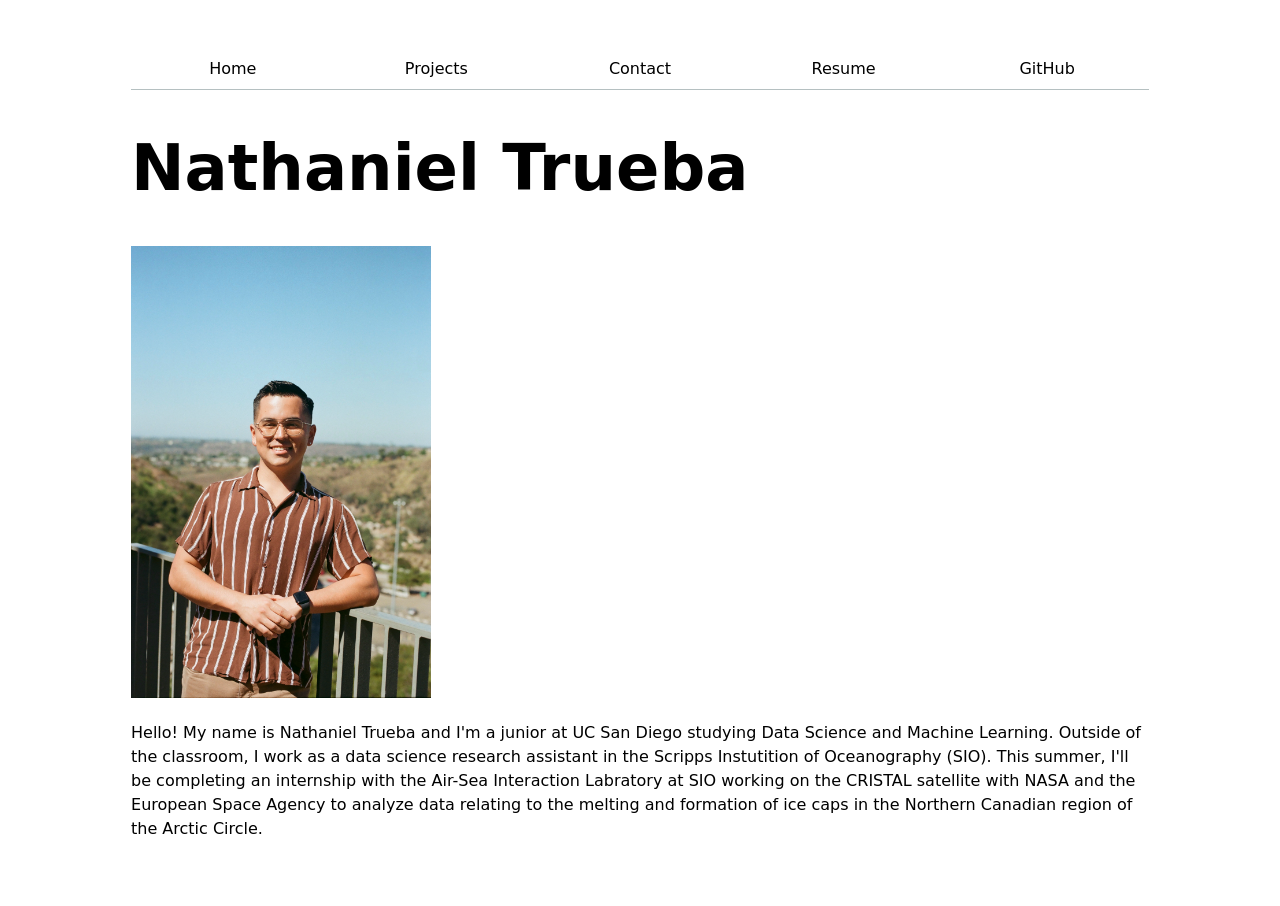
==== index.html @ 83923732 "finished 3.2" ====
<!DOCTYPE html>
<html lang="en">
<head>
    <meta charset="UTF-8">
    <meta name="viewport" content="width=device-width, initial-scale=1.0">
    <title>Nathaniel_Trueba: Personal site and portfolio</title>
    <link rel="stylesheet" href="style.css">
</head>
<body>
    <h1>Nathaniel Trueba</h1> 
    <img src="images/headshot_copy.jpg" alt="My cool professional headshot" width="300" height="auto">

    <p>
        Hello! My name is Nathaniel Trueba and I'm a junior at UC San Diego studying Data Science and Machine Learning. Outside of the classroom, I work as a data science research assistant in the Scripps Instutition of Oceanography (SIO). This summer, I'll be completing an internship with the Air-Sea Interaction Labratory at SIO working on the CRISTAL satellite with NASA and the European Space Agency to analyze data relating to the melting and formation of ice caps in the Northern Canadian region of the Arctic Circle.
    </p>   
    <script type="module" src="./global.js"></script>
</body>
</html>
---- style.css ----
:root {
  --color-accent: oklch(58% 0.18 255);
}

body {
  /* Set line height to 1.5 times the font size
	   and use the OS’s UI font as the website font
	 */
  font: 100%/1.5 system-ui;
  max-width: 100ch;
  margin-inline: auto;
  padding: 4ch;
  accent-color: var(--color-accent);
}

nav {
  display: flex;
  margin-bottom: 0.5em;
  border-bottom-width: 1px;
  border-bottom-style: solid;
  border-bottom-color: oklch(80% 3% 200);
}

nav a {
  flex: 1;
  text-decoration: none;
  color: inherit;
  text-align: center;
  padding:0.5em;
}

nav a.current {
  border-bottom: 0.4em solid oklch(80% 3% 200);
  padding-bottom: 0.1em;
}

nav a:hover {
  border-bottom: 0.4em solid var(--color-accent);
  padding-bottom: 0.1em;
  background-color: oklch(from var(--color-accent) 95% 5% h);
}

form {
  display: grid;
  grid-template-columns: auto 1fr;
  gap: 1em;
}

label {
  display: grid;
  grid-template-columns: subgrid;
  grid-column: 1 / -1;
}

input,
textarea,
button {
  font: inherit;
  display: block;
  width: 100%;
  box-sizing: border-box;
}

button {
  grid-column: 1 / -1;
}

.projects {
  display: grid;
  grid-template-columns: repeat(auto-fill, minmax(15em, 1fr));
  gap: 1em;
}

.projects article {
  display: grid;
  grid-template-rows: subgrid;
  grid-row: span 3;
}

.projects h2 {
  margin: 0;
}

h1, h2, h3, h4, h5, h6 {
  line-height: 1.1;
  text-wrap: balance;
}

h1 {
  font-size: 400%;
}

.resume {
  max-width: 70ch;
  margin-inline: auto;
  padding: 2em;
  background: oklch(98.052% 0.01696 84.551 / 0.524);
  border: 1px solid oklch(80% 3% 200);
  box-shadow: 0 4px 8px 0 rgba(0, 0, 0, 0.2), 0 6px 20px 0 rgba(0, 0, 0, 0.19);
}

.resume-header {
  text-align: center;
}

.resume-header a {
  text-decoration: none;
}

.resume-row {
    display: flex;
    justify-content: space-between;
    align-items: baseline;
}

.resume-row p {
    margin: 0;
}

.resume-row time {
    white-space: nowrap;
}
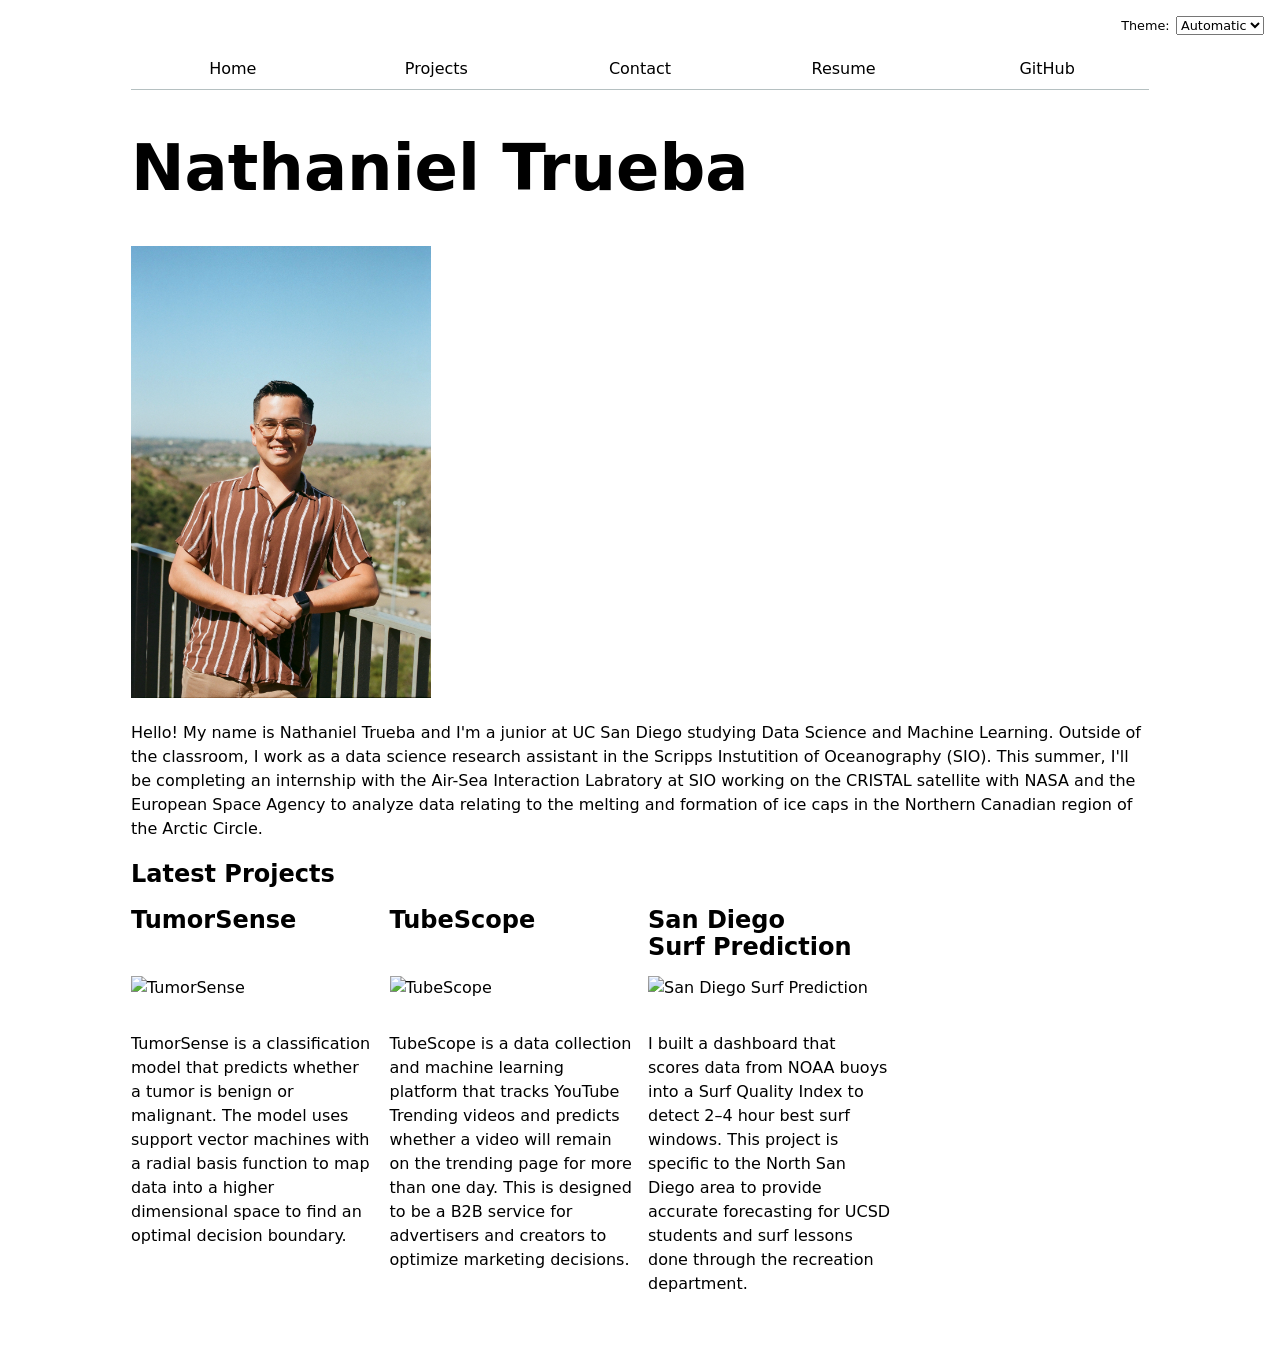
==== commit fc442d3a: "through step 2" ====
--- a/index.html
+++ b/index.html
@@ -9,10 +9,12 @@
 <body>
     <h1>Nathaniel Trueba</h1> 
     <img src="images/headshot_copy.jpg" alt="My cool professional headshot" width="300" height="auto">
-
     <p>
         Hello! My name is Nathaniel Trueba and I'm a junior at UC San Diego studying Data Science and Machine Learning. Outside of the classroom, I work as a data science research assistant in the Scripps Instutition of Oceanography (SIO). This summer, I'll be completing an internship with the Air-Sea Interaction Labratory at SIO working on the CRISTAL satellite with NASA and the European Space Agency to analyze data relating to the melting and formation of ice caps in the Northern Canadian region of the Arctic Circle.
-    </p>   
-    <script type="module" src="./global.js"></script>
+    </p>
+    <h2>Latest Projects</h2>
+    <div class="projects"></div>
+    <script src="./global.js" type="module"></script>
+    <script src="index.js" type="module"></script>
 </body>
 </html>
--- a/style.css
+++ b/style.css
@@ -1,5 +1,9 @@
 :root {
   --color-accent: oklch(58% 0.18 255);
+}
+
+html {
+  color-scheme: light dark;
 }
 
 body {
@@ -16,6 +20,7 @@
 nav {
   display: flex;
   margin-bottom: 0.5em;
+  --border-bottom: 1px solid var(--border-color);
   border-bottom-width: 1px;
   border-bottom-style: solid;
   border-bottom-color: oklch(80% 3% 200);
@@ -37,7 +42,7 @@
 nav a:hover {
   border-bottom: 0.4em solid var(--color-accent);
   padding-bottom: 0.1em;
-  background-color: oklch(from var(--color-accent) 95% 5% h);
+  background-color: color-mix(in oklch, var(--color-accent), canvas 85%);
 }
 
 form {
@@ -54,7 +59,8 @@
 
 input,
 textarea,
-button {
+button,
+select {
   font: inherit;
   display: block;
   width: 100%;
@@ -119,4 +125,20 @@
 
 .resume-row time {
     white-space: nowrap;
+}
+
+.color-scheme {
+  position: absolute;
+  top: 1rem;
+  right: 1rem;
+  font-size: 80%;
+  display: flex;
+  gap: 0.5em;
+  align-items: center;
+}
+
+@media (prefers-color-scheme: dark) {
+  .resume {
+    background: oklch(47.986% 0.0951 238.941 / 0.609);
+  }
 }
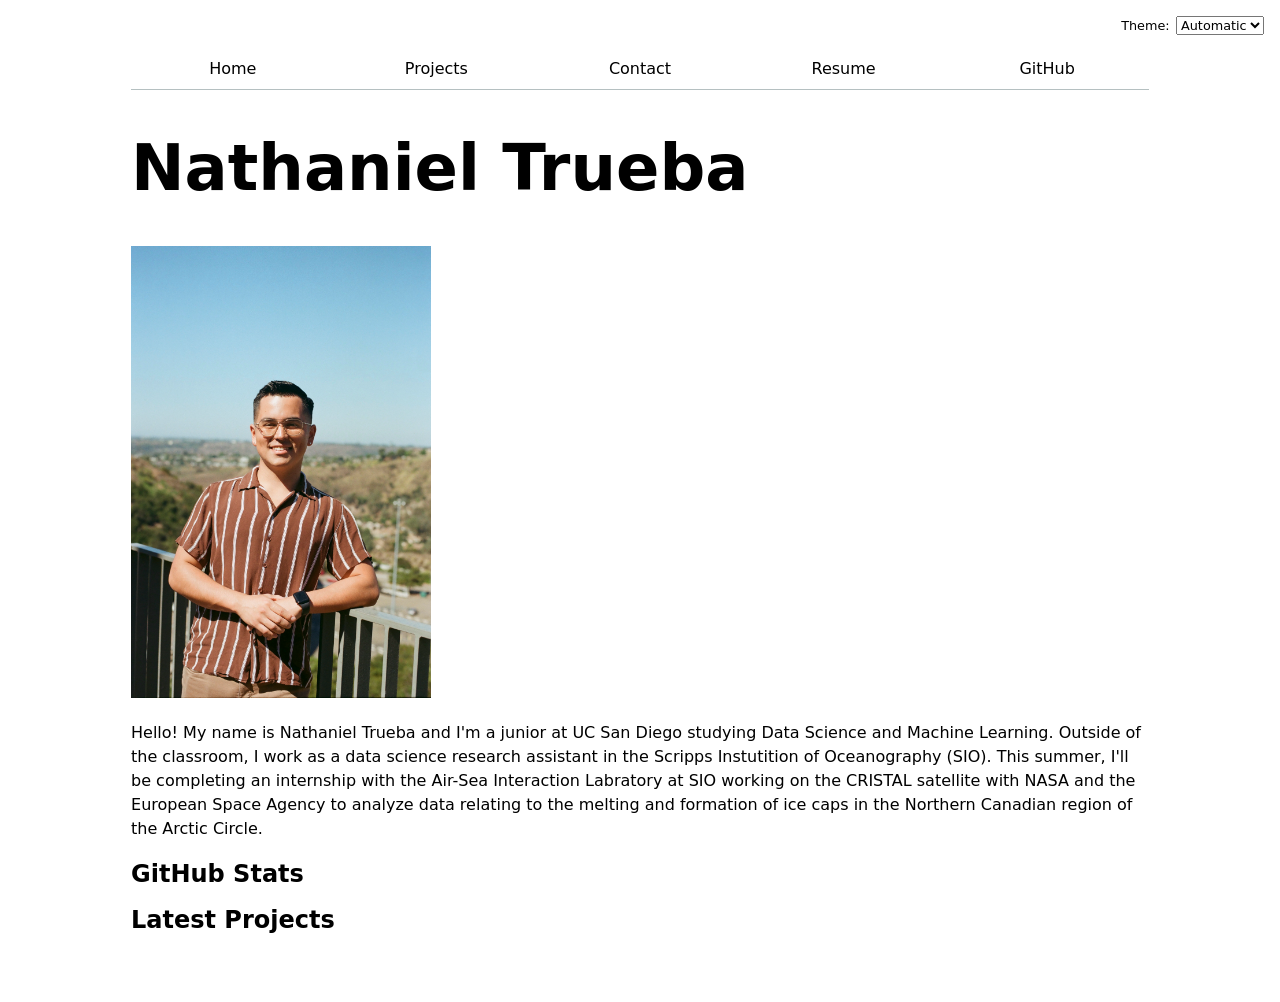
==== commit ce52d310: "through step 3" ====
--- a/index.html
+++ b/index.html
@@ -12,6 +12,7 @@
     <p>
         Hello! My name is Nathaniel Trueba and I'm a junior at UC San Diego studying Data Science and Machine Learning. Outside of the classroom, I work as a data science research assistant in the Scripps Instutition of Oceanography (SIO). This summer, I'll be completing an internship with the Air-Sea Interaction Labratory at SIO working on the CRISTAL satellite with NASA and the European Space Agency to analyze data relating to the melting and formation of ice caps in the Northern Canadian region of the Arctic Circle.
     </p>
+    <div id="profile-stats"><h2>GitHub Stats</h2></div>
     <h2>Latest Projects</h2>
     <div class="projects"></div>
     <script src="./global.js" type="module"></script>
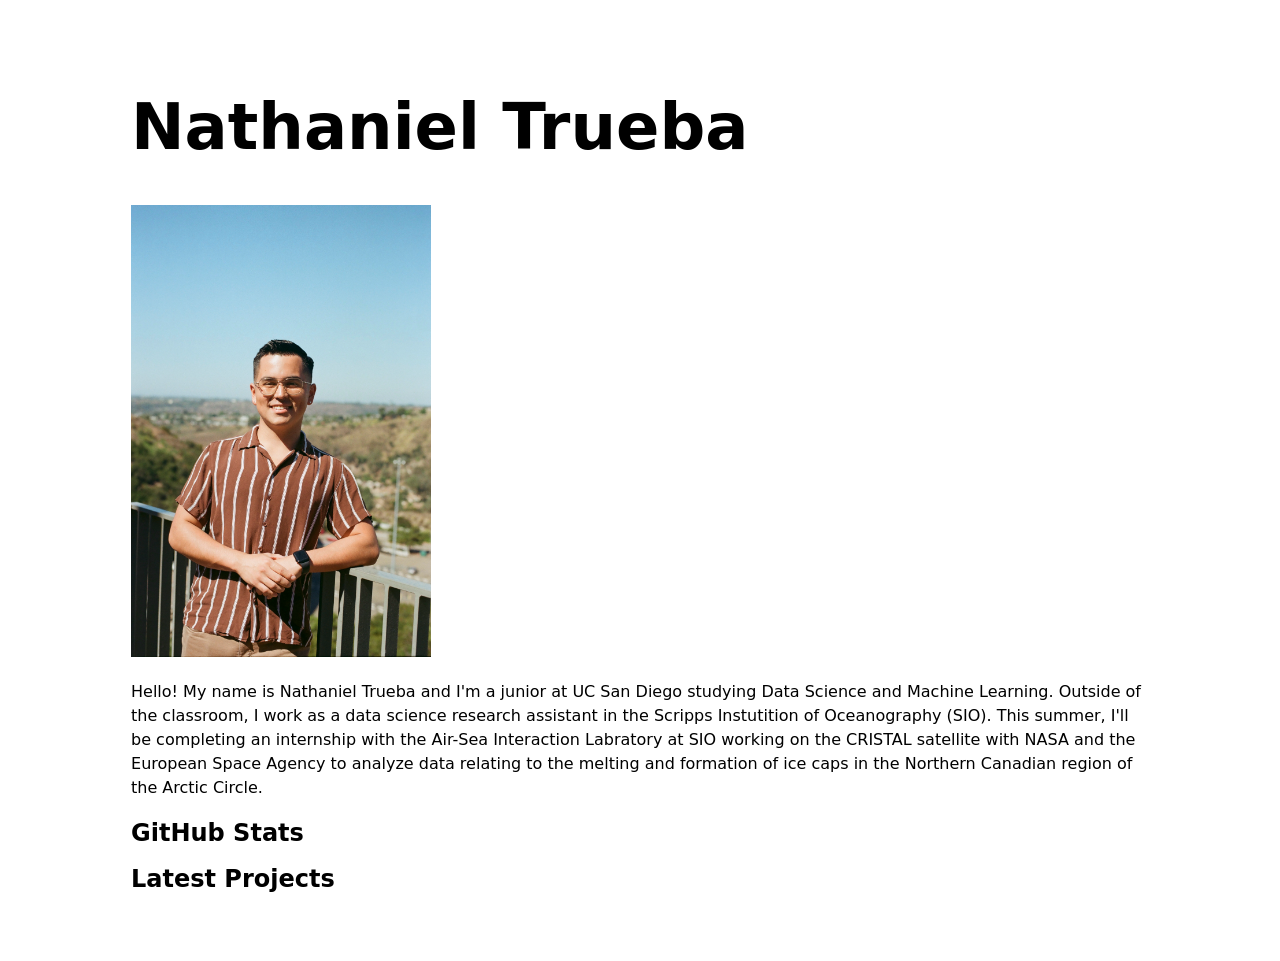
==== commit cc5fda2c: "global.js fix" ====
--- a/index.html
+++ b/index.html
@@ -15,7 +15,6 @@
     <div id="profile-stats"><h2>GitHub Stats</h2></div>
     <h2>Latest Projects</h2>
     <div class="projects"></div>
-    <script src="./global.js" type="module"></script>
     <script src="index.js" type="module"></script>
 </body>
 </html>
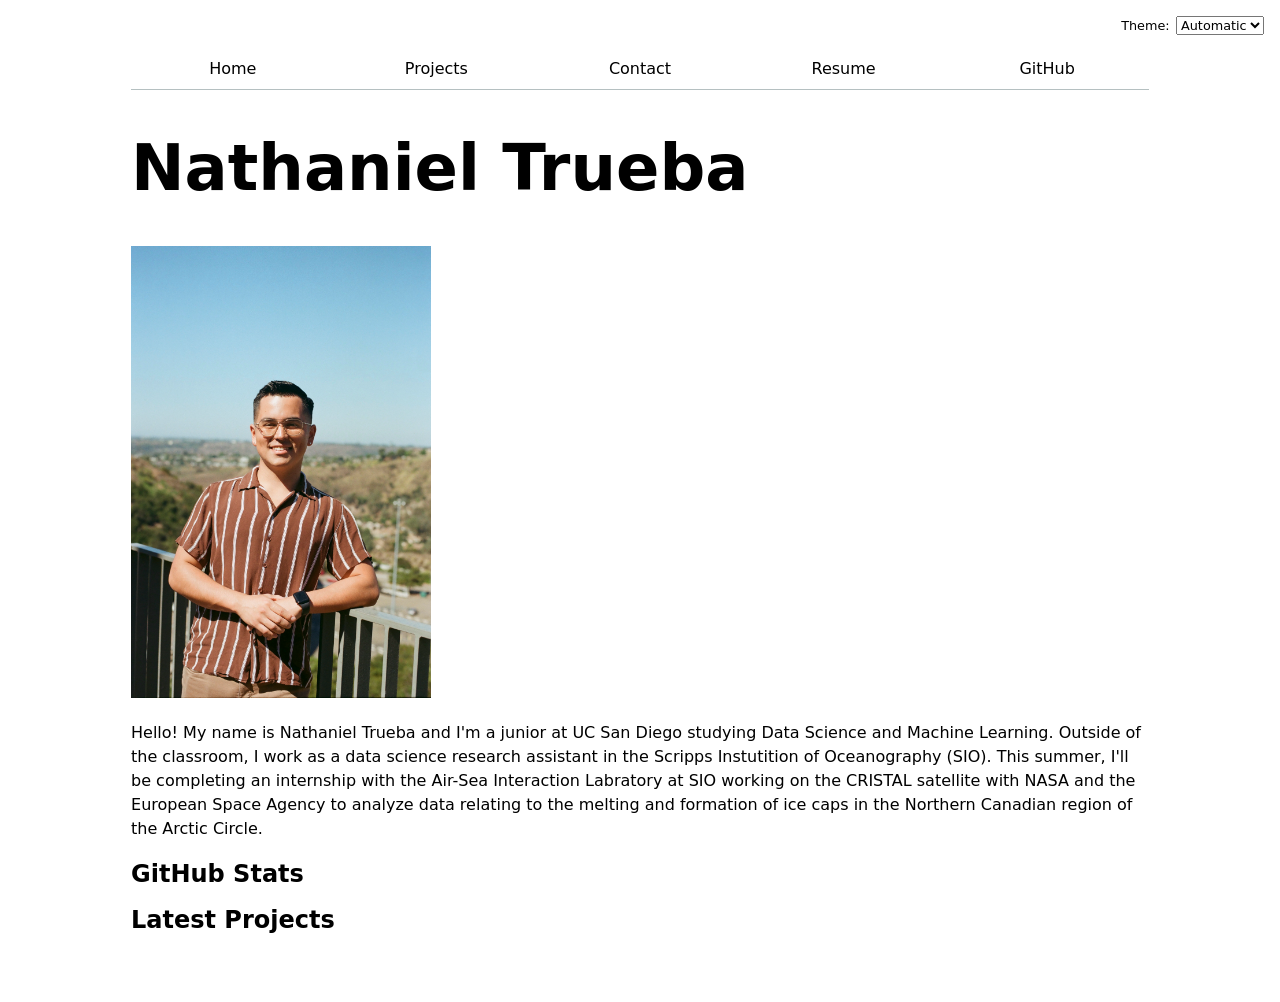
==== commit 287f9e45: "fixes" ====
--- a/index.html
+++ b/index.html
@@ -15,6 +15,6 @@
     <div id="profile-stats"><h2>GitHub Stats</h2></div>
     <h2>Latest Projects</h2>
     <div class="projects"></div>
-    <script src="index.js" type="module"></script>
+    <script src="./global.js" type="module"></script>
 </body>
 </html>
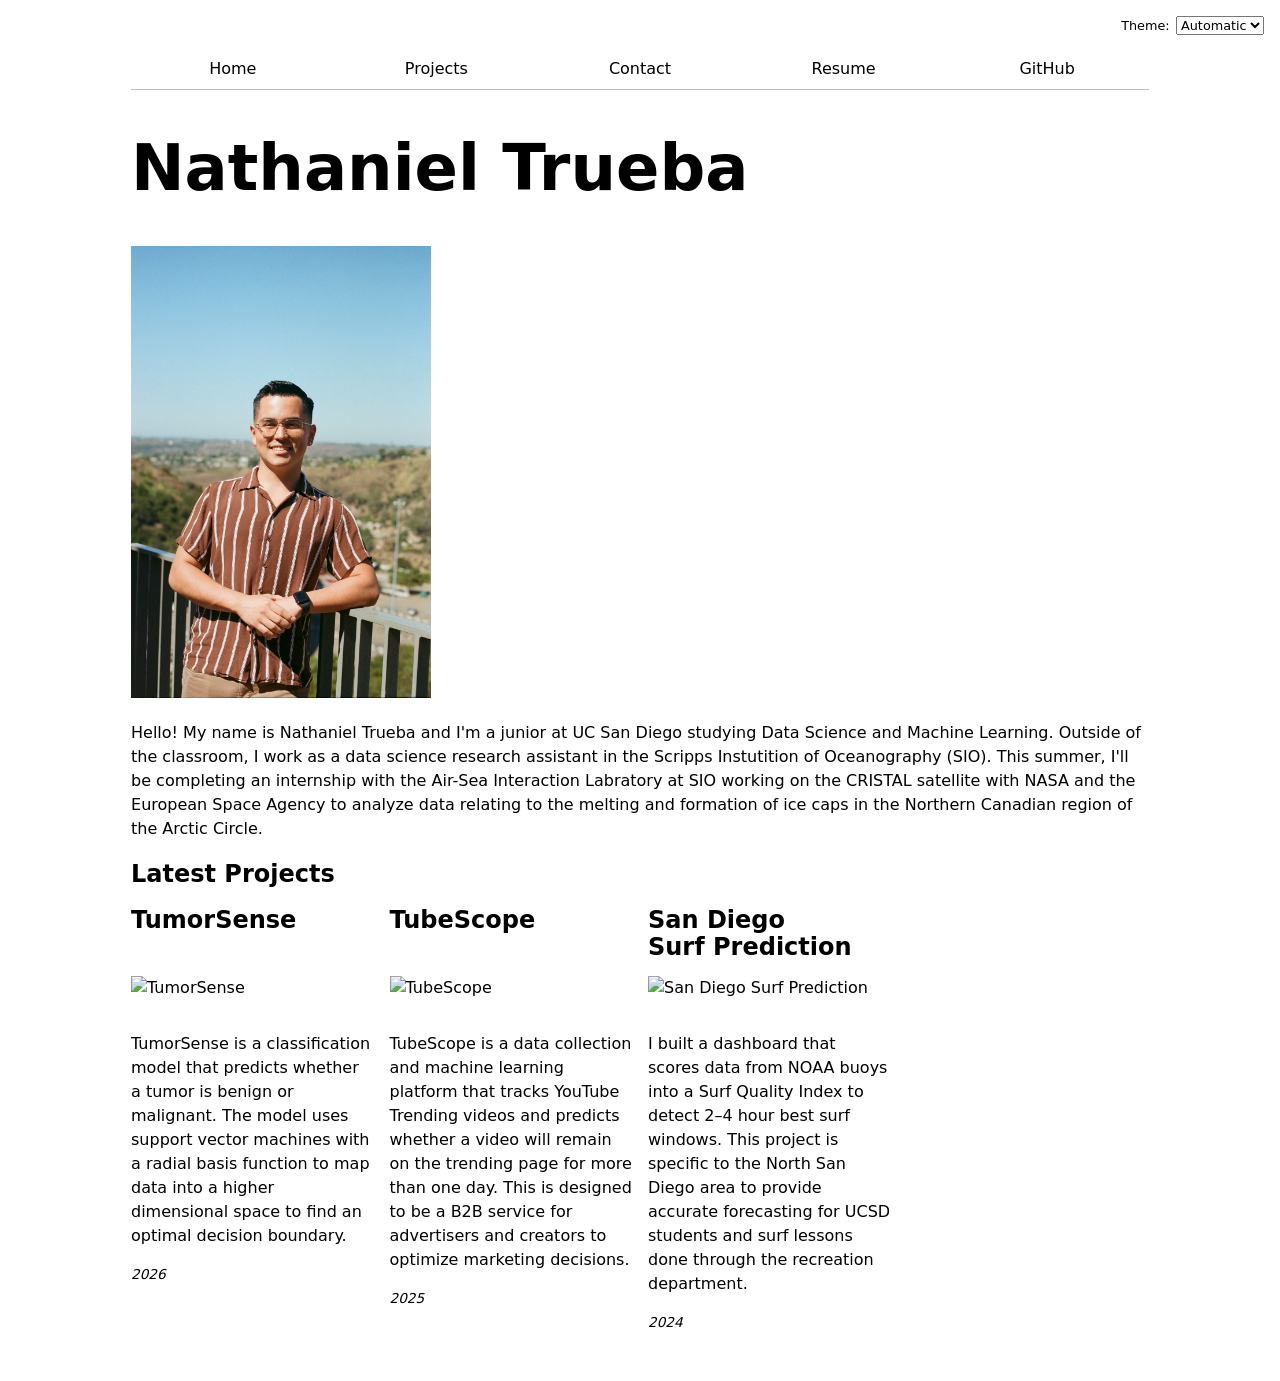
==== commit 1c91e1b0: "overhaul from project to personal website" ====
--- a/index.html
+++ b/index.html
@@ -12,9 +12,9 @@
     <p>
         Hello! My name is Nathaniel Trueba and I'm a junior at UC San Diego studying Data Science and Machine Learning. Outside of the classroom, I work as a data science research assistant in the Scripps Instutition of Oceanography (SIO). This summer, I'll be completing an internship with the Air-Sea Interaction Labratory at SIO working on the CRISTAL satellite with NASA and the European Space Agency to analyze data relating to the melting and formation of ice caps in the Northern Canadian region of the Arctic Circle.
     </p>
-    <div id="profile-stats"><h2>GitHub Stats</h2></div>
     <h2>Latest Projects</h2>
     <div class="projects"></div>
     <script src="./global.js" type="module"></script>
+    <script src="./index.js" type="module"></script>
 </body>
 </html>
--- a/style.css
+++ b/style.css
@@ -1,5 +1,10 @@
 :root {
   --color-accent: oklch(58% 0.18 255);
+  --resume-bg: oklch(98.052% 0.01696 84.551 / 0.524);
+}
+
+:root[style*="dark"] {
+  --resume-bg: oklch(47.986% 0.0951 238.941 / 0.609);
 }
 
 html {
@@ -7,9 +12,6 @@
 }
 
 body {
-  /* Set line height to 1.5 times the font size
-	   and use the OS’s UI font as the website font
-	 */
   font: 100%/1.5 system-ui;
   max-width: 100ch;
   margin-inline: auto;
@@ -42,6 +44,28 @@
 nav a:hover {
   border-bottom: 0.4em solid var(--color-accent);
   padding-bottom: 0.1em;
+  background-color: color-mix(in oklch, var(--color-accent), canvas 85%);
+}
+
+.contact-links {
+  display: flex;
+  flex-wrap: wrap;
+  gap: 0.75em;
+  list-style: none;
+  padding: 0;
+  margin: 0 0 1.5em;
+}
+
+.contact-links a {
+  display: inline-block;
+  padding: 0.5em 1.2em;
+  border: 1px solid var(--color-accent);
+  border-radius: 2em;
+  text-decoration: none;
+  color: inherit;
+}
+
+.contact-links a:hover {
   background-color: color-mix(in oklch, var(--color-accent), canvas 85%);
 }
 
@@ -87,6 +111,81 @@
   margin: 0;
 }
 
+.project-year {
+  margin: 0.25em 0 0;
+  font-size: 0.85em;
+  color: black;
+}
+
+#projects-pie-plot {
+  max-width: 20em;
+  overflow: visible;
+
+  &:has(path:hover) {
+    & path:not(:hover) {
+      opacity: 0.5;
+    }
+  }
+
+  & path {
+    transition: 300ms;
+    cursor: pointer;
+  }
+}
+
+.selected {
+  --color: oklch(60% 45% 0) !important;
+
+  &:is(path) {
+    fill: var(--color);
+  }
+}
+
+.container {
+  display: flex;
+  align-items: center;
+  gap: 2em;
+  margin-block: 2em;
+}
+
+.legend {
+  display: grid;
+  grid-template-columns: repeat(auto-fill, minmax(9em, 1fr));
+  list-style: none;
+  padding: 1em;
+  margin: 0;
+  border: 1px solid oklch(80% 3% 200);
+  flex: 1;
+  gap: 0.75em;
+}
+
+.legend-item {
+  display: flex;
+  align-items: center;
+  gap: 0.4em;
+}
+
+.swatch {
+  display: inline-block;
+  width: 1em;
+  aspect-ratio: 1 / 1;
+  background-color: var(--color);
+  border-radius: 3px;
+  flex-shrink: 0;
+}
+
+.searchBar {
+  padding: 0.6em 0.75em;
+  border: 1px solid oklch(80% 3% 200);
+  border-radius: 4px;
+  margin-block: 1em;
+}
+
+.searchBar:focus {
+  outline: none;
+  border-color: var(--color-accent);
+}
+
 h1, h2, h3, h4, h5, h6 {
   line-height: 1.1;
   text-wrap: balance;
@@ -100,7 +199,7 @@
   max-width: 70ch;
   margin-inline: auto;
   padding: 2em;
-  background: oklch(98.052% 0.01696 84.551 / 0.524);
+  background: var(--resume-bg);
   border: 1px solid oklch(80% 3% 200);
   box-shadow: 0 4px 8px 0 rgba(0, 0, 0, 0.2), 0 6px 20px 0 rgba(0, 0, 0, 0.19);
 }
@@ -114,17 +213,17 @@
 }
 
 .resume-row {
-    display: flex;
-    justify-content: space-between;
-    align-items: baseline;
+  display: flex;
+  justify-content: space-between;
+  align-items: baseline;
 }
 
 .resume-row p {
-    margin: 0;
+  margin: 0;
 }
 
 .resume-row time {
-    white-space: nowrap;
+  white-space: nowrap;
 }
 
 .color-scheme {
@@ -137,8 +236,111 @@
   align-items: center;
 }
 
-@media (prefers-color-scheme: dark) {
-  .resume {
-    background: oklch(47.986% 0.0951 238.941 / 0.609);
-  }
-}+dl.info {
+  display: grid;
+  grid-template-columns: auto 1fr;
+  gap: 0.25em 1em;
+  margin: 0;
+  transition-property: opacity, visibility;
+  transition-duration: 500ms;
+}
+
+dl.info dt {
+  color: gray;
+  font-size: 0.85em;
+}
+
+dl.info dd {
+  margin: 0;
+}
+
+dl.info[hidden]:not(:hover, :focus-within) {
+  opacity: 0;
+  visibility: hidden;
+}
+
+.tooltip {
+  position: fixed;
+  top: 1em;
+  left: 1em;
+  background-color: rgba(255, 255, 255, 0.92);
+  box-shadow: 0 4px 12px rgba(0, 0, 0, 0.12);
+  border-radius: 8px;
+  padding: 0.75em 1em;
+  backdrop-filter: blur(4px);
+}
+
+circle {
+  transition: 200ms;
+  transform-origin: center;
+  transform-box: fill-box;
+}
+
+circle:hover {
+  transform: scale(1.5);
+}
+
+#language-breakdown dt {
+  font-size: 2em;
+  color: inherit;
+  text-transform: uppercase;
+  font-weight: 400;
+}
+
+circle.selected {
+  fill: #ff6b6b;
+}
+
+@keyframes marching-ants {
+  to { stroke-dashoffset: -8; }
+}
+
+.selection {
+  fill-opacity: 0.1;
+  stroke: black;
+  stroke-opacity: 0.7;
+  stroke-dasharray: 5 3;
+  animation: marching-ants 2s linear infinite;
+}
+
+.gridlines line {
+  stroke: oklch(70% 0% 0);
+  stroke-opacity: 0.3;
+}
+
+.gridlines path {
+  stroke: none;
+}
+
+.summary {
+  border: 1px solid oklch(80% 3% 200);
+  border-radius: 6px;
+  padding: 1.25em 1.5em 1.5em;
+  margin-block: 1.5em;
+}
+
+.summary h2 {
+  margin: 0 0 0.75em;
+  font-size: 1.1em;
+}
+
+.stats {
+  display: grid;
+  grid-template-columns: repeat(auto-fill, minmax(9em, 1fr));
+  gap: 0.5em 1em;
+  margin: 0;
+}
+
+.stats dt {
+  grid-row: 1;
+  font-size: 0.75em;
+  text-transform: uppercase;
+  color: gray;
+}
+
+.stats dd {
+  grid-row: 2;
+  font-size: 2em;
+  margin: 0;
+  font-weight: 400;
+}
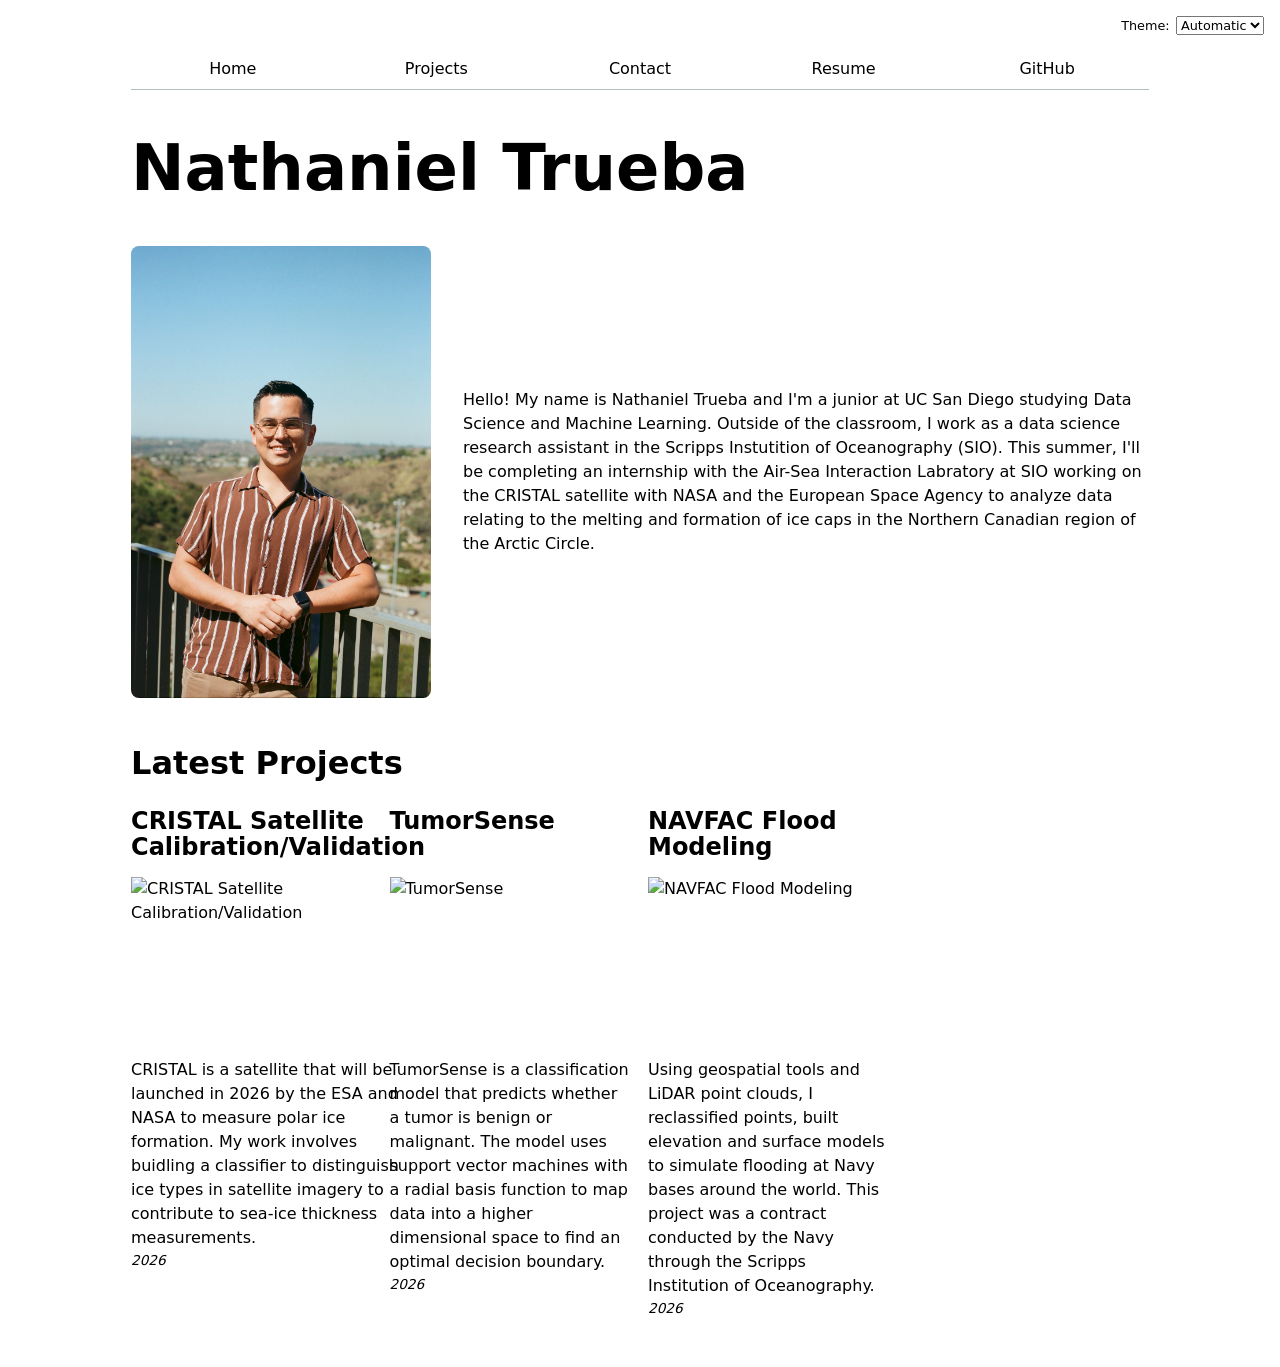
==== commit 5e3c581a: "aesthetic fixes to homepage" ====
--- a/index.html
+++ b/index.html
@@ -7,12 +7,14 @@
     <link rel="stylesheet" href="style.css">
 </head>
 <body>
-    <h1>Nathaniel Trueba</h1> 
-    <img src="images/headshot_copy.jpg" alt="My cool professional headshot" width="300" height="auto">
-    <p>
-        Hello! My name is Nathaniel Trueba and I'm a junior at UC San Diego studying Data Science and Machine Learning. Outside of the classroom, I work as a data science research assistant in the Scripps Instutition of Oceanography (SIO). This summer, I'll be completing an internship with the Air-Sea Interaction Labratory at SIO working on the CRISTAL satellite with NASA and the European Space Agency to analyze data relating to the melting and formation of ice caps in the Northern Canadian region of the Arctic Circle.
-    </p>
-    <h2>Latest Projects</h2>
+    <h1>Nathaniel Trueba</h1>
+    <div class="intro">
+        <img src="images/headshot_copy.jpg" alt="My cool professional headshot" width="300" height="auto">
+        <p>
+            Hello! My name is Nathaniel Trueba and I'm a junior at UC San Diego studying Data Science and Machine Learning. Outside of the classroom, I work as a data science research assistant in the Scripps Instutition of Oceanography (SIO). This summer, I'll be completing an internship with the Air-Sea Interaction Labratory at SIO working on the CRISTAL satellite with NASA and the European Space Agency to analyze data relating to the melting and formation of ice caps in the Northern Canadian region of the Arctic Circle.
+        </p>
+    </div>
+    <h2 class="section-title">Latest Projects</h2>
     <div class="projects"></div>
     <script src="./global.js" type="module"></script>
     <script src="./index.js" type="module"></script>
--- a/style.css
+++ b/style.css
@@ -91,8 +91,51 @@
   box-sizing: border-box;
 }
 
+input,
+textarea {
+  border: 1px solid oklch(80% 3% 200);
+  border-radius: 0.25em;
+  padding: 0.4em 0.6em;
+}
+
 button {
   grid-column: 1 / -1;
+  justify-self: end;
+  width: auto;
+  padding: 0.5em 1.5em;
+  border: none;
+  border-radius: 2em;
+  background-color: var(--color-accent);
+  color: white;
+  cursor: pointer;
+}
+
+button:hover {
+  background-color: color-mix(in oklch, var(--color-accent), black 15%);
+}
+
+.intro {
+  display: flex;
+  align-items: center;
+  gap: 2em;
+  margin-block: 1.5em;
+}
+
+.intro img {
+  flex-shrink: 0;
+  border-radius: 0.5em;
+}
+
+.intro p {
+  flex: 1;
+  margin: 0;
+}
+
+@media (max-width: 40em) {
+  .intro {
+    flex-direction: column;
+    align-items: stretch;
+  }
 }
 
 .projects {
@@ -108,6 +151,16 @@
 }
 
 .projects h2 {
+  margin: 0;
+}
+
+.projects article img {
+  width: 100%;
+  aspect-ratio: 16 / 9;
+  object-fit: cover;
+}
+
+.project-body p {
   margin: 0;
 }
 
@@ -195,8 +248,13 @@
   font-size: 400%;
 }
 
+.section-title {
+  font-size: 200%;
+  margin-top: 1.5em;
+}
+
 .resume {
-  max-width: 70ch;
+  max-width: 85ch;
   margin-inline: auto;
   padding: 2em;
   background: var(--resume-bg);
